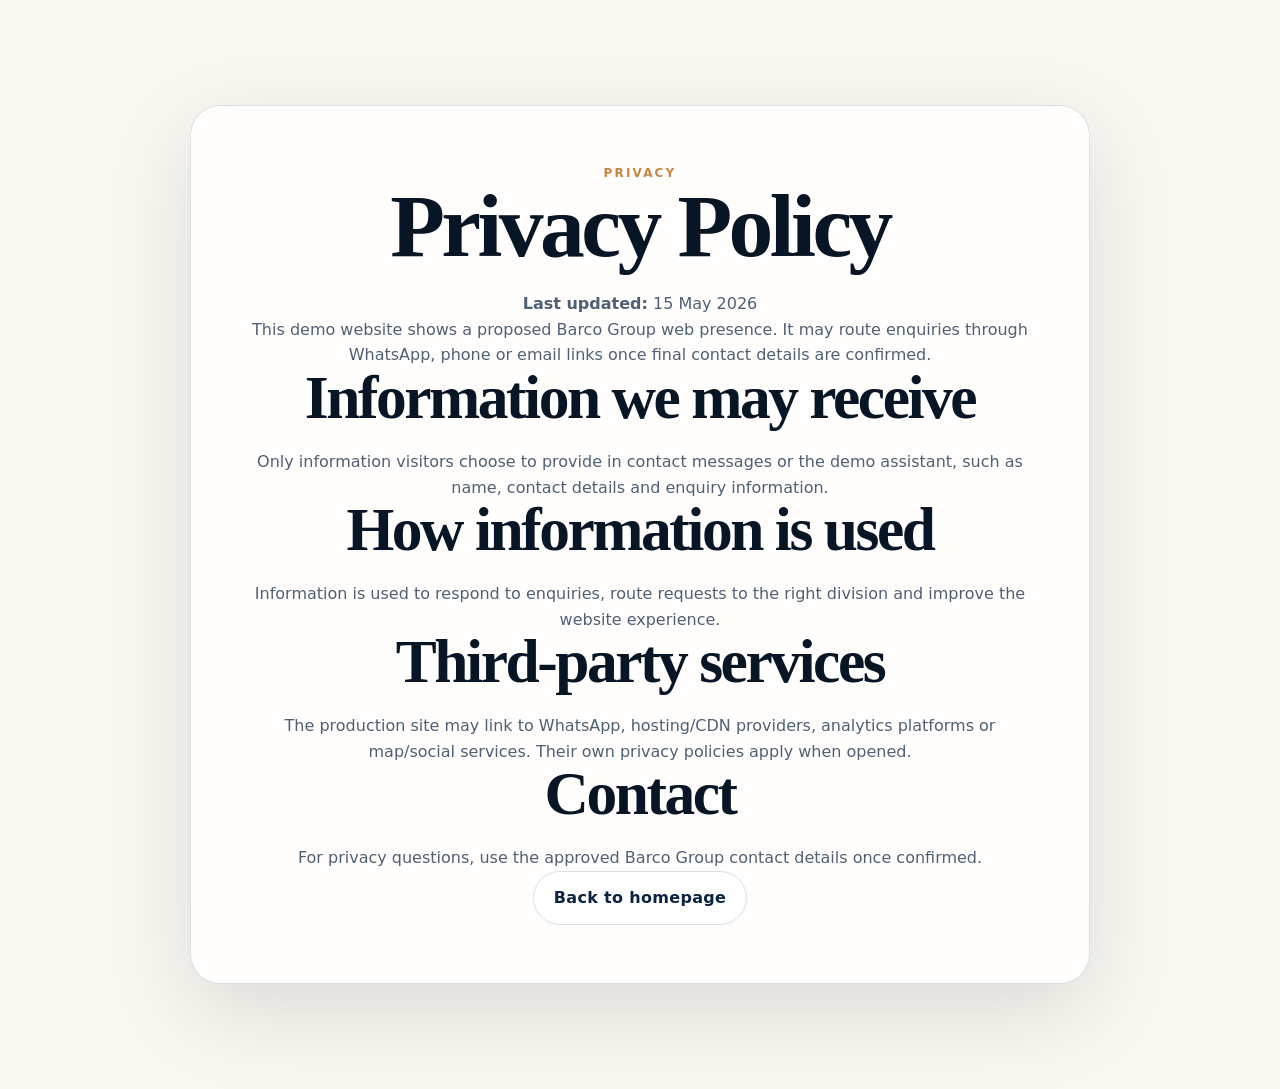
==== privacy.html @ 2e99b829 "Build Barco Group premium demo site" ====
<!doctype html>
<html lang="en">
<head>
  <meta charset="UTF-8" />
  <meta name="viewport" content="width=device-width, initial-scale=1.0" />
  <title>Privacy Policy | Barco Group Demo</title>
  <meta name="description" content="Privacy policy for the Barco Group demo website." />
  <meta name="robots" content="noindex, follow" />
  <link rel="stylesheet" href="styles.css" />
</head>
<body>
  <main class="section-shell contact-section">
    <article class="contact-card">
      <p class="eyebrow dark">Privacy</p>
      <h1>Privacy Policy</h1>
      <p><strong>Last updated:</strong> 15 May 2026</p>
      <p>This demo website shows a proposed Barco Group web presence. It may route enquiries through WhatsApp, phone or email links once final contact details are confirmed.</p>
      <h2>Information we may receive</h2>
      <p>Only information visitors choose to provide in contact messages or the demo assistant, such as name, contact details and enquiry information.</p>
      <h2>How information is used</h2>
      <p>Information is used to respond to enquiries, route requests to the right division and improve the website experience.</p>
      <h2>Third-party services</h2>
      <p>The production site may link to WhatsApp, hosting/CDN providers, analytics platforms or map/social services. Their own privacy policies apply when opened.</p>
      <h2>Contact</h2>
      <p>For privacy questions, use the approved Barco Group contact details once confirmed.</p>
      <p><a class="btn ghost dark" href="index.html">Back to homepage</a></p>
    </article>
  </main>
</body>
</html>
---- styles.css ----
:root{--ink:#071525;--navy:#0a2344;--navy2:#102f57;--cream:#f7f2ea;--paper:#fbf8f2;--bronze:#c68643;--gold:#e4b76e;--muted:#4f6075;--line:rgba(10,35,68,.14);--white:#fff;--shadow:0 28px 90px rgba(7,21,37,.13);--radius:30px;--max:1180px}*{box-sizing:border-box}html{scroll-behavior:smooth}body{margin:0;font-family:Manrope,system-ui,sans-serif;color:var(--ink);background:var(--paper);line-height:1.6}a{color:inherit;text-decoration:none}.site-head{position:sticky;top:0;z-index:50;display:flex;align-items:center;gap:26px;padding:16px clamp(18px,4vw,54px);background:rgba(251,248,242,.82);backdrop-filter:blur(18px);border-bottom:1px solid rgba(10,35,68,.09)}.brand{display:flex;align-items:center;gap:13px;margin-right:auto}.brand-mark{width:46px;height:46px;border-radius:50%;display:grid;place-items:center;background:linear-gradient(135deg,var(--navy),#071525);color:var(--gold);font-weight:900;letter-spacing:-.08em;box-shadow:0 12px 30px rgba(7,21,37,.2)}.brand strong{display:block;letter-spacing:.16em;font-size:.86rem}.brand small{display:block;color:var(--muted);font-size:.72rem}.main-nav{display:flex;gap:24px;color:#20334c;font-weight:800;font-size:.9rem}.main-nav a{position:relative}.main-nav a:after{content:"";position:absolute;left:0;right:100%;bottom:-7px;height:2px;background:var(--bronze);transition:right .22s}.main-nav a:hover:after{right:0}.nav-cta,.btn{display:inline-flex;align-items:center;justify-content:center;border-radius:999px;padding:13px 20px;font-weight:900;letter-spacing:.02em}.nav-cta,.btn.primary{background:linear-gradient(135deg,var(--bronze),var(--gold));color:#1b1308;box-shadow:0 16px 34px rgba(198,134,67,.22)}.section-shell{width:min(var(--max),calc(100% - 34px));margin:0 auto}.hero{position:relative;width:100%;max-width:none;min-height:780px;display:grid;align-items:center;overflow:hidden;color:#fff;background:radial-gradient(circle at 75% 20%,rgba(228,183,110,.28),transparent 28%),linear-gradient(135deg,#06111f 0%,#0a2344 48%,#071525 100%)}.hero:before{content:"";position:absolute;inset:0;background:linear-gradient(90deg,rgba(255,255,255,.045) 1px,transparent 1px),linear-gradient(rgba(255,255,255,.04) 1px,transparent 1px);background-size:64px 64px;mask-image:linear-gradient(180deg,#000,transparent 82%)}.hero-noise{position:absolute;inset:0;opacity:.16;background-image:url("data:image/svg+xml,%3Csvg xmlns='http://www.w3.org/2000/svg' width='160' height='160'%3E%3Cfilter id='n'%3E%3CfeTurbulence type='fractalNoise' baseFrequency='.8' numOctaves='3' stitchTiles='stitch'/%3E%3C/filter%3E%3Crect width='160' height='160' filter='url(%23n)' opacity='.5'/%3E%3C/svg%3E")}.hero-grid{position:relative;width:min(var(--max),calc(100% - 34px));margin:0 auto;display:grid;grid-template-columns:1.05fr .75fr;gap:62px;align-items:center;padding:112px 0}.eyebrow{margin:0 0 15px;text-transform:uppercase;letter-spacing:.18em;font-size:.75rem;font-weight:900;color:var(--gold)}.eyebrow.dark{color:var(--bronze)}h1,h2{font-family:"Playfair Display",Georgia,serif;letter-spacing:-.04em;line-height:.96;margin:0 0 22px}h1{font-size:clamp(3.2rem,7vw,7.4rem);max-width:850px}h2{font-size:clamp(2.3rem,4.8vw,5rem)}h3{margin:0 0 10px;font-size:1.2rem}.lead{font-size:1.18rem;color:rgba(255,255,255,.82);max-width:730px;margin:0 0 34px}.hero-actions,.contact-actions{display:flex;gap:14px;flex-wrap:wrap}.btn.ghost{border:1px solid rgba(255,255,255,.28);color:#fff;background:rgba(255,255,255,.06)}.btn.ghost.dark{border-color:var(--line);color:var(--navy);background:#fff}.hero-board{border:1px solid rgba(255,255,255,.14);border-radius:34px;background:linear-gradient(180deg,rgba(255,255,255,.14),rgba(255,255,255,.07));box-shadow:0 40px 110px rgba(0,0,0,.35);backdrop-filter:blur(18px);padding:24px}.board-top{display:flex;gap:8px;margin-bottom:22px}.board-top span{width:10px;height:10px;border-radius:50%;background:rgba(255,255,255,.34)}.board-title{font-size:.78rem;letter-spacing:.18em;color:var(--gold);font-weight:900;margin-bottom:18px}.signal-row{display:flex;justify-content:space-between;gap:18px;padding:16px 0;border-bottom:1px solid rgba(255,255,255,.12)}.signal-row span{color:rgba(255,255,255,.68)}.board-metric{margin-top:24px;padding:20px;border-radius:24px;background:#fff;color:var(--ink)}.board-metric strong{display:block;font-family:"Playfair Display",serif;font-size:3.3rem;line-height:1;color:var(--navy)}.board-metric small{color:var(--muted);font-weight:800}.group-intro,.divisions-section,.client-section,.contact-section{padding:105px 0}.section-heading{max-width:900px;text-align:center;margin:0 auto 42px}.section-heading p,.split-heading>p{color:var(--muted);font-size:1.05rem}.intro-cards,.division-grid,.proof-grid{display:grid;gap:18px}.intro-cards{grid-template-columns:repeat(3,1fr)}.glass-card,.division-card,.proof-card,.contact-card{border:1px solid var(--line);border-radius:var(--radius);background:rgba(255,255,255,.82);box-shadow:var(--shadow)}.glass-card{padding:28px}.glass-card span{display:inline-flex;color:var(--bronze);font-weight:900;margin-bottom:18px}.glass-card p,.division-card p,.contact-card p{color:var(--muted);margin:0}.split-heading{display:grid;grid-template-columns:.9fr 1.1fr;gap:34px;align-items:end;margin-bottom:32px}.division-grid{grid-template-columns:1.15fr repeat(3,1fr)}.division-card{position:relative;overflow:hidden;min-height:360px;padding:30px;display:flex;flex-direction:column;justify-content:flex-end;background:linear-gradient(180deg,#fff,#f5efe4)}.division-card:before{content:"";position:absolute;inset:auto -20% 55% -20%;height:220px;background:radial-gradient(circle,rgba(198,134,67,.22),transparent 62%);transform:rotate(-8deg)}.division-card.assist{background:linear-gradient(160deg,#071525,#12345e);color:#fff}.division-card.assist p{color:rgba(255,255,255,.76)}.division-card.assist a{color:var(--gold);font-weight:900;margin-top:18px}.division-tag{position:relative;width:max-content;border-radius:999px;padding:7px 12px;margin-bottom:20px;background:rgba(198,134,67,.14);color:var(--bronze);font-size:.72rem;text-transform:uppercase;font-weight:900;letter-spacing:.12em}.assist .division-tag{background:rgba(255,255,255,.1);color:var(--gold)}.standard-section{width:100%;max-width:none;padding:95px 0;background:linear-gradient(135deg,#071525,#0a2344);color:#fff}.standard-panel{width:min(var(--max),calc(100% - 34px));margin:0 auto;display:grid;grid-template-columns:1fr .85fr;gap:42px;align-items:center}.standard-panel p{color:rgba(255,255,255,.78)}.standard-list{display:grid;gap:12px}.standard-list div{display:grid;grid-template-columns:52px 1fr;gap:14px;align-items:center;padding:16px;border-radius:18px;background:rgba(255,255,255,.08);border:1px solid rgba(255,255,255,.1)}.standard-list b{color:var(--gold)}.proof-grid{grid-template-columns:repeat(3,1fr)}.proof-card{padding:32px;text-align:center}.proof-card strong{display:block;font-family:"Playfair Display",serif;font-size:4rem;line-height:1;color:var(--navy)}.proof-card span{color:var(--muted);font-weight:800}.contact-card{max-width:900px;margin:0 auto;padding:clamp(28px,5vw,58px);text-align:center}.site-footer{text-align:center;padding:34px 18px 48px;color:var(--muted)}.site-footer a{font-weight:900;color:var(--navy)}.reveal{opacity:0;transform:translateY(24px);animation:rise .85s ease forwards}.delay-1{animation-delay:.12s}.delay-2{animation-delay:.24s}.delay-3{animation-delay:.36s}@keyframes rise{to{opacity:1;transform:none}}@media(max-width:980px){.main-nav{display:none}.hero-grid,.split-heading,.standard-panel{grid-template-columns:1fr}.division-grid,.intro-cards,.proof-grid{grid-template-columns:1fr 1fr}.hero{min-height:auto}.hero-board{max-width:560px}}@media(max-width:640px){.site-head{padding:13px 16px}.nav-cta{display:none}.brand small{display:none}h1{font-size:2.62rem;line-height:1}.hero-grid{padding:68px 0}.group-intro,.divisions-section,.client-section,.contact-section{padding:72px 0}.division-grid,.intro-cards,.proof-grid{grid-template-columns:1fr}.hero-actions .btn,.contact-actions .btn{width:100%}}@media(prefers-reduced-motion:reduce){*{animation:none!important;transition:none!important;scroll-behavior:auto!important}.reveal{opacity:1;transform:none}}
/* SmartSite assistant */
.aiFab{position:fixed;right:22px;bottom:22px;z-index:80;width:72px;height:72px;border:0;border-radius:50%;background:linear-gradient(135deg,var(--bronze),var(--gold));color:#1b1308;box-shadow:0 12px 34px rgba(0,0,0,.22);cursor:pointer;display:grid;place-items:center}.aiFab svg{width:34px;height:34px}.aiFab::after{content:'1';position:absolute;right:2px;top:1px;width:22px;height:22px;border-radius:50%;background:#0a2344;color:#fff;display:grid;place-items:center;font:800 12px Arial,sans-serif;border:2px solid #fff}.aiFab span{display:none}.aiPanel{position:fixed;right:22px;bottom:104px;z-index:90;width:min(370px,calc(100vw - 28px));overflow:hidden;border-radius:22px;background:#f7f2ea;box-shadow:0 18px 60px rgba(0,0,0,.24);color:#111;font-family:Manrope,Arial,sans-serif}.aiHead{display:flex;align-items:center;justify-content:space-between;gap:14px;padding:17px 18px;background:#0a2344;color:#fff;border-radius:22px 22px 0 0}.aiHeadMain{display:flex;gap:12px;align-items:center}.aiLogo{width:42px;height:42px;border-radius:50%;background:#fff;display:grid;place-items:center;color:#0a2344;font-weight:900;font-size:19px;box-shadow:0 2px 8px rgba(0,0,0,.12)}.aiHead b{display:block;font-size:18px;line-height:1.1}.aiHead small{display:block;font-size:13px;color:rgba(255,255,255,.86);margin-top:4px}.aiHead button{border:0;background:transparent;color:#fff;font-size:28px;line-height:1;cursor:pointer}.aiBack{font-size:24px!important}.aiBody{padding:16px;display:grid;gap:12px}.aiBody p{margin:0 0 8px;color:#506072;font-size:14px}.contactOption{display:flex;align-items:center;gap:14px;width:100%;border:1px solid rgba(10,35,68,.12);border-radius:16px;background:#fff;color:#111;padding:14px 15px;font-weight:800;font-size:15px;text-align:left;box-shadow:0 4px 12px rgba(0,0,0,.05);cursor:pointer;text-decoration:none;font-family:inherit}.contactIcon{width:38px;height:38px;border-radius:11px;background:#f3e4cf;display:grid;place-items:center;color:#0a2344;flex:0 0 38px}.contactIcon.whatsapp{background:#25d366;color:#fff;border-radius:50%}.contactIcon svg{width:21px;height:21px}.aiFooter{display:flex;align-items:center;gap:6px;justify-content:center;color:#7d8790;font-size:12px;padding:12px 0 2px;border-top:1px solid rgba(10,35,68,.1)}.aiFooter a{color:#0a2344;font-weight:800}.aiField{display:grid;gap:7px}.aiField label{font-size:13px;font-weight:800;color:#20262d}.aiInput,.aiTextarea{width:100%;border:1px solid rgba(10,35,68,.18);border-radius:10px;background:#fff;padding:13px 14px;font:inherit;color:#111}.aiTextarea{min-height:90px;resize:vertical}.aiSubmit{border:0;border-radius:10px;background:#0a2344;color:#fff;font-weight:900;padding:14px 16px;font:inherit;cursor:pointer}.aiNotice{padding:12px 14px;border-radius:10px;background:#fff8df;border:1px solid #ecd878;color:#5c4b00;font-size:13px}.aiChat{display:grid;gap:10px;max-height:390px;overflow:auto;padding-right:2px}.chatMsg{max-width:88%;padding:10px 12px;border-radius:16px;font-size:14px;line-height:1.4}.chatMsg.bot{background:#fff;color:#1e2832;border:1px solid rgba(10,35,68,.1);border-top-left-radius:5px}.chatMsg.user{background:#0a2344;color:#fff;justify-self:end;border-top-right-radius:5px}.chatChoices{display:flex;flex-wrap:wrap;gap:8px;margin:10px 0 4px}.chatChoices button{border:1px solid rgba(10,35,68,.14);background:#fff;color:#0a2344;border-radius:999px;padding:9px 11px;font-weight:800;cursor:pointer;font-size:12px}.chatInputRow{display:flex;gap:8px;margin-top:4px}.chatInputRow input{flex:1;border:1px solid rgba(10,35,68,.18);border-radius:999px;background:#fff;padding:12px 14px;font:inherit;min-width:0}.chatInputRow button{border:0;border-radius:999px;background:#0a2344;color:#fff;font-weight:900;padding:0 16px;cursor:pointer}.botLang{display:flex;justify-content:flex-end;gap:.35rem;margin-bottom:.35rem}.botLang button{border:1px solid rgba(10,35,68,.14);background:#fff;color:#0a2344;border-radius:999px;padding:.35rem .65rem;font-weight:900;cursor:pointer}.botLang button.active,.botLang button:hover{background:#0a2344;border-color:#0a2344;color:#fff}.botLinks{display:grid;gap:.45rem;margin-top:.7rem}.botLinks a{display:inline-flex;align-items:center;justify-content:center;text-decoration:none;border-radius:999px;padding:.65rem .85rem;background:#0a2344;color:#fff;font-weight:900}@media(max-width:560px){.aiFab{right:14px;bottom:14px}.aiPanel{right:14px;bottom:96px;width:calc(100vw - 28px)}}
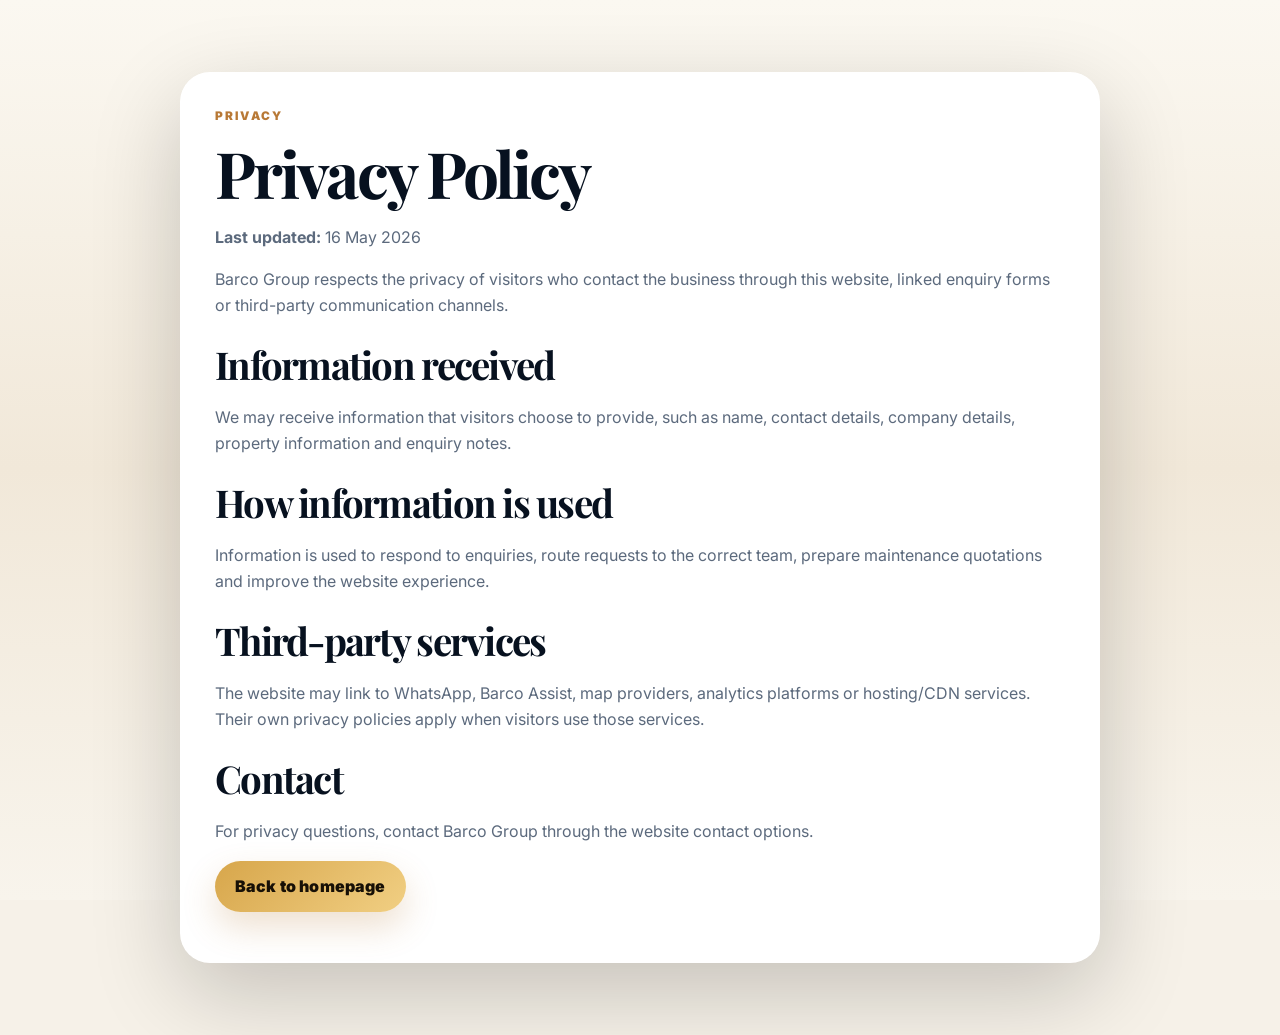
==== commit adb8c85d: "Rebuild Barco Group as premium live site" ====
--- a/privacy.html
+++ b/privacy.html
@@ -1,29 +1,32 @@
-<!doctype html>
+<!DOCTYPE html>
 <html lang="en">
 <head>
-  <meta charset="UTF-8" />
-  <meta name="viewport" content="width=device-width, initial-scale=1.0" />
-  <title>Privacy Policy | Barco Group Demo</title>
-  <meta name="description" content="Privacy policy for the Barco Group demo website." />
-  <meta name="robots" content="noindex, follow" />
-  <link rel="stylesheet" href="styles.css" />
+  <meta charset="UTF-8">
+  <meta name="viewport" content="width=device-width, initial-scale=1.0">
+  <title>Privacy Policy | Barco Group</title>
+  <meta name="description" content="Privacy policy for Barco Group website enquiries.">
+  <meta name="robots" content="index, follow">
+  <link rel="preconnect" href="https://fonts.googleapis.com">
+  <link rel="preconnect" href="https://fonts.gstatic.com" crossorigin>
+  <link href="https://fonts.googleapis.com/css2?family=Inter:wght@400;500;600;700;800;900&amp;family=Playfair+Display:wght@700;800&amp;display=swap" rel="stylesheet">
+  <link rel="stylesheet" href="styles.css">
 </head>
 <body>
-  <main class="section-shell contact-section">
-    <article class="contact-card">
+  <main class="section-shell privacy-shell">
+    <article class="contact-card privacy-card">
       <p class="eyebrow dark">Privacy</p>
       <h1>Privacy Policy</h1>
-      <p><strong>Last updated:</strong> 15 May 2026</p>
-      <p>This demo website shows a proposed Barco Group web presence. It may route enquiries through WhatsApp, phone or email links once final contact details are confirmed.</p>
-      <h2>Information we may receive</h2>
-      <p>Only information visitors choose to provide in contact messages or the demo assistant, such as name, contact details and enquiry information.</p>
+      <p><strong>Last updated:</strong> 16 May 2026</p>
+      <p>Barco Group respects the privacy of visitors who contact the business through this website, linked enquiry forms or third-party communication channels.</p>
+      <h2>Information received</h2>
+      <p>We may receive information that visitors choose to provide, such as name, contact details, company details, property information and enquiry notes.</p>
       <h2>How information is used</h2>
-      <p>Information is used to respond to enquiries, route requests to the right division and improve the website experience.</p>
+      <p>Information is used to respond to enquiries, route requests to the correct team, prepare maintenance quotations and improve the website experience.</p>
       <h2>Third-party services</h2>
-      <p>The production site may link to WhatsApp, hosting/CDN providers, analytics platforms or map/social services. Their own privacy policies apply when opened.</p>
+      <p>The website may link to WhatsApp, Barco Assist, map providers, analytics platforms or hosting/CDN services. Their own privacy policies apply when visitors use those services.</p>
       <h2>Contact</h2>
-      <p>For privacy questions, use the approved Barco Group contact details once confirmed.</p>
-      <p><a class="btn ghost dark" href="index.html">Back to homepage</a></p>
+      <p>For privacy questions, contact Barco Group through the website contact options.</p>
+      <p><a class="btn primary" href="index.html">Back to homepage</a></p>
     </article>
   </main>
 </body>
--- a/styles.css
+++ b/styles.css
@@ -1,3 +1,4 @@
-:root{--ink:#071525;--navy:#0a2344;--navy2:#102f57;--cream:#f7f2ea;--paper:#fbf8f2;--bronze:#c68643;--gold:#e4b76e;--muted:#4f6075;--line:rgba(10,35,68,.14);--white:#fff;--shadow:0 28px 90px rgba(7,21,37,.13);--radius:30px;--max:1180px}*{box-sizing:border-box}html{scroll-behavior:smooth}body{margin:0;font-family:Manrope,system-ui,sans-serif;color:var(--ink);background:var(--paper);line-height:1.6}a{color:inherit;text-decoration:none}.site-head{position:sticky;top:0;z-index:50;display:flex;align-items:center;gap:26px;padding:16px clamp(18px,4vw,54px);background:rgba(251,248,242,.82);backdrop-filter:blur(18px);border-bottom:1px solid rgba(10,35,68,.09)}.brand{display:flex;align-items:center;gap:13px;margin-right:auto}.brand-mark{width:46px;height:46px;border-radius:50%;display:grid;place-items:center;background:linear-gradient(135deg,var(--navy),#071525);color:var(--gold);font-weight:900;letter-spacing:-.08em;box-shadow:0 12px 30px rgba(7,21,37,.2)}.brand strong{display:block;letter-spacing:.16em;font-size:.86rem}.brand small{display:block;color:var(--muted);font-size:.72rem}.main-nav{display:flex;gap:24px;color:#20334c;font-weight:800;font-size:.9rem}.main-nav a{position:relative}.main-nav a:after{content:"";position:absolute;left:0;right:100%;bottom:-7px;height:2px;background:var(--bronze);transition:right .22s}.main-nav a:hover:after{right:0}.nav-cta,.btn{display:inline-flex;align-items:center;justify-content:center;border-radius:999px;padding:13px 20px;font-weight:900;letter-spacing:.02em}.nav-cta,.btn.primary{background:linear-gradient(135deg,var(--bronze),var(--gold));color:#1b1308;box-shadow:0 16px 34px rgba(198,134,67,.22)}.section-shell{width:min(var(--max),calc(100% - 34px));margin:0 auto}.hero{position:relative;width:100%;max-width:none;min-height:780px;display:grid;align-items:center;overflow:hidden;color:#fff;background:radial-gradient(circle at 75% 20%,rgba(228,183,110,.28),transparent 28%),linear-gradient(135deg,#06111f 0%,#0a2344 48%,#071525 100%)}.hero:before{content:"";position:absolute;inset:0;background:linear-gradient(90deg,rgba(255,255,255,.045) 1px,transparent 1px),linear-gradient(rgba(255,255,255,.04) 1px,transparent 1px);background-size:64px 64px;mask-image:linear-gradient(180deg,#000,transparent 82%)}.hero-noise{position:absolute;inset:0;opacity:.16;background-image:url("data:image/svg+xml,%3Csvg xmlns='http://www.w3.org/2000/svg' width='160' height='160'%3E%3Cfilter id='n'%3E%3CfeTurbulence type='fractalNoise' baseFrequency='.8' numOctaves='3' stitchTiles='stitch'/%3E%3C/filter%3E%3Crect width='160' height='160' filter='url(%23n)' opacity='.5'/%3E%3C/svg%3E")}.hero-grid{position:relative;width:min(var(--max),calc(100% - 34px));margin:0 auto;display:grid;grid-template-columns:1.05fr .75fr;gap:62px;align-items:center;padding:112px 0}.eyebrow{margin:0 0 15px;text-transform:uppercase;letter-spacing:.18em;font-size:.75rem;font-weight:900;color:var(--gold)}.eyebrow.dark{color:var(--bronze)}h1,h2{font-family:"Playfair Display",Georgia,serif;letter-spacing:-.04em;line-height:.96;margin:0 0 22px}h1{font-size:clamp(3.2rem,7vw,7.4rem);max-width:850px}h2{font-size:clamp(2.3rem,4.8vw,5rem)}h3{margin:0 0 10px;font-size:1.2rem}.lead{font-size:1.18rem;color:rgba(255,255,255,.82);max-width:730px;margin:0 0 34px}.hero-actions,.contact-actions{display:flex;gap:14px;flex-wrap:wrap}.btn.ghost{border:1px solid rgba(255,255,255,.28);color:#fff;background:rgba(255,255,255,.06)}.btn.ghost.dark{border-color:var(--line);color:var(--navy);background:#fff}.hero-board{border:1px solid rgba(255,255,255,.14);border-radius:34px;background:linear-gradient(180deg,rgba(255,255,255,.14),rgba(255,255,255,.07));box-shadow:0 40px 110px rgba(0,0,0,.35);backdrop-filter:blur(18px);padding:24px}.board-top{display:flex;gap:8px;margin-bottom:22px}.board-top span{width:10px;height:10px;border-radius:50%;background:rgba(255,255,255,.34)}.board-title{font-size:.78rem;letter-spacing:.18em;color:var(--gold);font-weight:900;margin-bottom:18px}.signal-row{display:flex;justify-content:space-between;gap:18px;padding:16px 0;border-bottom:1px solid rgba(255,255,255,.12)}.signal-row span{color:rgba(255,255,255,.68)}.board-metric{margin-top:24px;padding:20px;border-radius:24px;background:#fff;color:var(--ink)}.board-metric strong{display:block;font-family:"Playfair Display",serif;font-size:3.3rem;line-height:1;color:var(--navy)}.board-metric small{color:var(--muted);font-weight:800}.group-intro,.divisions-section,.client-section,.contact-section{padding:105px 0}.section-heading{max-width:900px;text-align:center;margin:0 auto 42px}.section-heading p,.split-heading>p{color:var(--muted);font-size:1.05rem}.intro-cards,.division-grid,.proof-grid{display:grid;gap:18px}.intro-cards{grid-template-columns:repeat(3,1fr)}.glass-card,.division-card,.proof-card,.contact-card{border:1px solid var(--line);border-radius:var(--radius);background:rgba(255,255,255,.82);box-shadow:var(--shadow)}.glass-card{padding:28px}.glass-card span{display:inline-flex;color:var(--bronze);font-weight:900;margin-bottom:18px}.glass-card p,.division-card p,.contact-card p{color:var(--muted);margin:0}.split-heading{display:grid;grid-template-columns:.9fr 1.1fr;gap:34px;align-items:end;margin-bottom:32px}.division-grid{grid-template-columns:1.15fr repeat(3,1fr)}.division-card{position:relative;overflow:hidden;min-height:360px;padding:30px;display:flex;flex-direction:column;justify-content:flex-end;background:linear-gradient(180deg,#fff,#f5efe4)}.division-card:before{content:"";position:absolute;inset:auto -20% 55% -20%;height:220px;background:radial-gradient(circle,rgba(198,134,67,.22),transparent 62%);transform:rotate(-8deg)}.division-card.assist{background:linear-gradient(160deg,#071525,#12345e);color:#fff}.division-card.assist p{color:rgba(255,255,255,.76)}.division-card.assist a{color:var(--gold);font-weight:900;margin-top:18px}.division-tag{position:relative;width:max-content;border-radius:999px;padding:7px 12px;margin-bottom:20px;background:rgba(198,134,67,.14);color:var(--bronze);font-size:.72rem;text-transform:uppercase;font-weight:900;letter-spacing:.12em}.assist .division-tag{background:rgba(255,255,255,.1);color:var(--gold)}.standard-section{width:100%;max-width:none;padding:95px 0;background:linear-gradient(135deg,#071525,#0a2344);color:#fff}.standard-panel{width:min(var(--max),calc(100% - 34px));margin:0 auto;display:grid;grid-template-columns:1fr .85fr;gap:42px;align-items:center}.standard-panel p{color:rgba(255,255,255,.78)}.standard-list{display:grid;gap:12px}.standard-list div{display:grid;grid-template-columns:52px 1fr;gap:14px;align-items:center;padding:16px;border-radius:18px;background:rgba(255,255,255,.08);border:1px solid rgba(255,255,255,.1)}.standard-list b{color:var(--gold)}.proof-grid{grid-template-columns:repeat(3,1fr)}.proof-card{padding:32px;text-align:center}.proof-card strong{display:block;font-family:"Playfair Display",serif;font-size:4rem;line-height:1;color:var(--navy)}.proof-card span{color:var(--muted);font-weight:800}.contact-card{max-width:900px;margin:0 auto;padding:clamp(28px,5vw,58px);text-align:center}.site-footer{text-align:center;padding:34px 18px 48px;color:var(--muted)}.site-footer a{font-weight:900;color:var(--navy)}.reveal{opacity:0;transform:translateY(24px);animation:rise .85s ease forwards}.delay-1{animation-delay:.12s}.delay-2{animation-delay:.24s}.delay-3{animation-delay:.36s}@keyframes rise{to{opacity:1;transform:none}}@media(max-width:980px){.main-nav{display:none}.hero-grid,.split-heading,.standard-panel{grid-template-columns:1fr}.division-grid,.intro-cards,.proof-grid{grid-template-columns:1fr 1fr}.hero{min-height:auto}.hero-board{max-width:560px}}@media(max-width:640px){.site-head{padding:13px 16px}.nav-cta{display:none}.brand small{display:none}h1{font-size:2.62rem;line-height:1}.hero-grid{padding:68px 0}.group-intro,.divisions-section,.client-section,.contact-section{padding:72px 0}.division-grid,.intro-cards,.proof-grid{grid-template-columns:1fr}.hero-actions .btn,.contact-actions .btn{width:100%}}@media(prefers-reduced-motion:reduce){*{animation:none!important;transition:none!important;scroll-behavior:auto!important}.reveal{opacity:1;transform:none}}
+:root{--ink:#07111f;--navy:#09233f;--blue:#123b69;--electric:#4da3ff;--cyan:#80d7ff;--gold:#d7a64b;--bronze:#b87936;--paper:#f6f1e8;--stone:#e8dfd1;--muted:#5c6a7d;--line:rgba(9,35,63,.14);--white:#fff;--shadow:0 28px 90px rgba(7,17,31,.14);--radius:30px;--max:1200px}*{box-sizing:border-box}html{scroll-behavior:smooth}body{margin:0;font-family:Inter,system-ui,-apple-system,Segoe UI,sans-serif;color:var(--ink);background:var(--paper);line-height:1.6;overflow-x:hidden}body:before{content:"";position:fixed;inset:0;z-index:-3;background:linear-gradient(180deg,#fbf8f1 0%,#f1e8d9 52%,#f8f4ec 100%)}a{color:inherit;text-decoration:none}img{max-width:100%;display:block}.page-glow{position:fixed;inset:auto -15vw -30vh auto;width:58vw;height:58vw;border-radius:50%;background:radial-gradient(circle,rgba(77,163,255,.16),transparent 62%);z-index:-2;pointer-events:none}.site-head{position:sticky;top:0;z-index:60;display:flex;align-items:center;gap:26px;padding:15px clamp(18px,4vw,56px);background:rgba(246,241,232,.78);backdrop-filter:blur(20px);border-bottom:1px solid rgba(9,35,63,.09);transition:box-shadow .25s,background .25s}.site-head.is-scrolled{background:rgba(246,241,232,.94);box-shadow:0 18px 50px rgba(7,17,31,.1)}.brand{display:flex;align-items:center;gap:14px;margin-right:auto}.brand img{width:112px;height:42px;object-fit:contain;border-radius:12px;background:#fff;padding:5px;box-shadow:0 10px 28px rgba(7,17,31,.08)}.brand strong{display:block;letter-spacing:.16em;font-size:.78rem}.brand small{display:block;color:var(--muted);font-size:.72rem;margin-top:1px}.main-nav{display:flex;gap:24px;font-size:.88rem;font-weight:800;color:#24374f}.main-nav a{position:relative}.main-nav a:after{content:"";position:absolute;left:0;right:100%;bottom:-7px;height:2px;background:linear-gradient(90deg,var(--gold),var(--electric));transition:right .25s}.main-nav a:hover:after{right:0}.nav-cta,.btn{display:inline-flex;align-items:center;justify-content:center;border-radius:999px;padding:13px 20px;font-weight:900;letter-spacing:.01em;transition:transform .2s,box-shadow .2s,background .2s}.nav-cta,.btn.primary{background:linear-gradient(135deg,var(--gold),#f1cf83);color:#171006;box-shadow:0 15px 34px rgba(183,121,54,.23)}.nav-cta:hover,.btn:hover{transform:translateY(-2px)}.btn.ghost{border:1px solid rgba(255,255,255,.26);color:#fff;background:rgba(255,255,255,.06)}.hero{position:relative;min-height:820px;display:grid;align-items:center;overflow:hidden;color:#fff;background:radial-gradient(circle at 72% 18%,rgba(77,163,255,.24),transparent 28%),radial-gradient(circle at 20% 20%,rgba(215,166,75,.2),transparent 30%),linear-gradient(135deg,#050b14 0%,#09233f 48%,#07111f 100%)}.hero:after{content:"";position:absolute;inset:0;background:linear-gradient(90deg,rgba(255,255,255,.05) 1px,transparent 1px),linear-gradient(rgba(255,255,255,.045) 1px,transparent 1px);background-size:72px 72px;mask-image:linear-gradient(180deg,#000,transparent 84%);opacity:.75}.hero-media{position:absolute;inset:0;overflow:hidden}.orb{position:absolute;border-radius:50%;filter:blur(14px);opacity:.75;animation:float 8s ease-in-out infinite}.orb-one{right:8%;top:16%;width:270px;height:270px;background:radial-gradient(circle,rgba(77,163,255,.36),transparent 68%)}.orb-two{left:8%;bottom:10%;width:330px;height:330px;background:radial-gradient(circle,rgba(215,166,75,.28),transparent 68%);animation-delay:-2s}.blueprint{position:absolute;right:-8vw;bottom:-18vh;width:58vw;height:58vw;border:1px solid rgba(255,255,255,.08);border-radius:50%;background:repeating-conic-gradient(from 0deg,rgba(255,255,255,.08) 0 1deg,transparent 1deg 12deg);animation:spin 38s linear infinite}.hero-inner{position:relative;z-index:2;width:min(var(--max),calc(100% - 34px));margin:0 auto;display:grid;grid-template-columns:1.05fr .78fr;gap:62px;align-items:center;padding:118px 0 92px}.eyebrow{margin:0 0 16px;text-transform:uppercase;letter-spacing:.18em;font-size:.74rem;font-weight:900;color:#f1cf83}.eyebrow.dark{color:var(--bronze)}h1,h2{font-family:"Playfair Display",Georgia,serif;letter-spacing:-.045em;line-height:.96;margin:0 0 22px}h1{font-size:clamp(3rem,6.8vw,7rem);max-width:920px}h2{font-size:clamp(2.25rem,4.7vw,4.9rem)}h3{margin:0 0 10px;font-size:1.18rem;line-height:1.2}.lead{font-size:1.17rem;color:rgba(255,255,255,.82);max-width:760px;margin:0 0 34px}.hero-actions,.contact-actions{display:flex;gap:14px;flex-wrap:wrap}.hero-proof{display:grid;grid-template-columns:repeat(3,1fr);gap:12px;margin-top:36px;max-width:780px}.hero-proof span{padding:16px;border:1px solid rgba(255,255,255,.12);border-radius:18px;background:rgba(255,255,255,.06);backdrop-filter:blur(10px);color:rgba(255,255,255,.75);font-size:.9rem}.hero-proof b{display:block;color:#fff;font-size:1.4rem}.command-card{position:relative;border:1px solid rgba(255,255,255,.16);border-radius:34px;background:linear-gradient(180deg,rgba(255,255,255,.15),rgba(255,255,255,.075));box-shadow:0 40px 120px rgba(0,0,0,.36);backdrop-filter:blur(22px);padding:26px;overflow:hidden}.command-card:before{content:"";position:absolute;inset:-40% -35% auto auto;width:260px;height:260px;border-radius:50%;background:radial-gradient(circle,rgba(128,215,255,.28),transparent 65%)}.card-top{display:flex;gap:8px;margin-bottom:22px}.card-top span{width:10px;height:10px;border-radius:50%;background:rgba(255,255,255,.38)}.panel-label{position:relative;margin:0 0 14px;letter-spacing:.18em;color:#f1cf83;font-size:.75rem;font-weight:900}.command-card h2{font-size:2.15rem;letter-spacing:-.03em}.status-lines{display:grid;gap:12px;margin:22px 0}.status-lines div{display:flex;justify-content:space-between;gap:18px;padding:14px 0;border-bottom:1px solid rgba(255,255,255,.12)}.status-lines span{color:rgba(255,255,255,.65);text-align:right}.live-meter{position:relative;margin-top:20px;padding:18px;border-radius:22px;background:#fff;color:var(--ink);font-weight:900;overflow:hidden}.live-meter i{position:absolute;inset:0 auto 0 0;width:76%;background:linear-gradient(90deg,rgba(77,163,255,.18),rgba(215,166,75,.18));animation:pulseWidth 3.8s ease-in-out infinite}.live-meter span{position:relative}.scroll-cue{position:absolute;z-index:3;left:50%;bottom:28px;width:34px;height:54px;border:1px solid rgba(255,255,255,.28);border-radius:999px;transform:translateX(-50%)}.scroll-cue span{position:absolute;left:50%;top:10px;width:5px;height:9px;border-radius:99px;background:#fff;transform:translateX(-50%);animation:scrollDot 1.8s infinite}.section-shell{width:min(var(--max),calc(100% - 34px));margin:0 auto}.about-section,.sectors-section,.clients-section{padding:108px 0}.split{display:grid;grid-template-columns:.95fr 1.05fr;gap:46px;align-items:end;margin-bottom:38px}.rich-copy{color:var(--muted);font-size:1.05rem}.rich-copy p{margin:0 0 14px}.value-grid{display:grid;grid-template-columns:repeat(3,1fr);gap:18px}.value-card,.service-card,.sector-card,.contact-card{border:1px solid var(--line);border-radius:var(--radius);background:rgba(255,255,255,.76);box-shadow:var(--shadow)}.value-card{padding:30px;min-height:240px;transition:transform .25s,box-shadow .25s}.value-card:hover,.sector-card:hover{transform:translateY(-6px);box-shadow:0 34px 100px rgba(7,17,31,.18)}.value-card span{display:inline-flex;margin-bottom:20px;color:var(--bronze);font-weight:900}.value-card p,.service-card p,.section-heading p,.sector-card span,.process-copy p,.contact-copy p{color:var(--muted);margin:0}.dark-section{position:relative;padding:106px 0;background:linear-gradient(135deg,#07111f,#09233f 55%,#06101d);color:#fff;overflow:hidden}.dark-section:before{content:"";position:absolute;inset:0;background:radial-gradient(circle at 15% 25%,rgba(215,166,75,.18),transparent 28%),radial-gradient(circle at 82% 12%,rgba(77,163,255,.16),transparent 28%)}.dark-section .section-shell{position:relative}.section-heading{text-align:center;max-width:920px;margin:0 auto 42px}.section-heading p{font-size:1.05rem}.dark-section .section-heading p,.service-card p{color:rgba(255,255,255,.72)}.service-grid{display:grid;grid-template-columns:repeat(3,1fr);gap:18px}.service-card{position:relative;overflow:hidden;min-height:300px;padding:28px;display:flex;flex-direction:column;justify-content:flex-end;background:linear-gradient(180deg,rgba(255,255,255,.13),rgba(255,255,255,.07));border-color:rgba(255,255,255,.13);box-shadow:0 30px 90px rgba(0,0,0,.18);transition:transform .25s,border-color .25s}.service-card:before{content:"";position:absolute;inset:-35% -25% auto auto;width:210px;height:210px;border-radius:50%;background:radial-gradient(circle,rgba(128,215,255,.18),transparent 68%)}.service-card:hover{transform:translateY(-7px);border-color:rgba(241,207,131,.45)}.service-card small{color:#f1cf83;font-weight:900;letter-spacing:.14em;margin-bottom:auto}.service-card.premium{background:linear-gradient(135deg,rgba(215,166,75,.24),rgba(77,163,255,.12));border-color:rgba(241,207,131,.36)}.sector-track{display:grid;grid-template-columns:repeat(4,1fr);gap:16px}.sector-card{padding:26px;min-height:190px;display:flex;flex-direction:column;justify-content:space-between}.sector-card b{font-size:1.1rem}.sector-card span{display:block}.process-section{padding:104px 0;background:linear-gradient(180deg,#fffaf1,#efe4d2)}.process-grid{display:grid;grid-template-columns:.85fr 1.15fr;gap:48px;align-items:center}.timeline{position:relative;display:grid;gap:14px}.timeline:before{content:"";position:absolute;left:25px;top:18px;bottom:18px;width:2px;background:linear-gradient(var(--gold),var(--electric))}.timeline div{position:relative;margin-left:58px;padding:22px 24px;border:1px solid var(--line);border-radius:24px;background:rgba(255,255,255,.78);box-shadow:0 18px 50px rgba(7,17,31,.09)}.timeline span{position:absolute;left:-58px;top:20px;width:52px;height:52px;border-radius:50%;display:grid;place-items:center;background:linear-gradient(135deg,var(--gold),var(--electric));color:#08121f;font-weight:900;border:6px solid #fff7eb}.timeline strong{display:block;font-size:1.08rem}.timeline p{margin:5px 0 0;color:var(--muted)}.logo-cloud{display:grid;grid-template-columns:repeat(6,1fr);gap:14px;align-items:center}.logo-cloud img{width:100%;height:92px;object-fit:contain;padding:18px;border:1px solid var(--line);border-radius:22px;background:#fff;box-shadow:0 18px 55px rgba(7,17,31,.08);filter:saturate(.96);transition:transform .2s,filter .2s}.logo-cloud img:hover{transform:translateY(-4px);filter:saturate(1.08)}.contact-section{padding:108px 0;background:radial-gradient(circle at 70% 0,rgba(77,163,255,.18),transparent 35%),linear-gradient(135deg,#07111f,#09233f);color:#fff}.contact-grid{display:grid;grid-template-columns:1fr .82fr;gap:46px;align-items:center}.contact-copy p{color:rgba(255,255,255,.76);font-size:1.05rem}.contact-card{padding:34px;background:rgba(255,255,255,.1);border-color:rgba(255,255,255,.14);box-shadow:0 30px 90px rgba(0,0,0,.2);backdrop-filter:blur(14px)}.contact-line{padding:18px 0;border-bottom:1px solid rgba(255,255,255,.13)}.contact-line span{display:block;color:#f1cf83;font-weight:900;text-transform:uppercase;letter-spacing:.15em;font-size:.72rem;margin-bottom:6px}.contact-line strong{display:block;font-size:1.02rem}.map-link{display:inline-flex;margin-top:22px;color:#f1cf83;font-weight:900}.site-footer{display:flex;justify-content:space-between;gap:20px;align-items:center;padding:34px clamp(18px,4vw,56px);background:#050b14;color:rgba(255,255,255,.72)}.site-footer strong{display:block;color:#fff;letter-spacing:.16em}.site-footer span{font-size:.85rem}.site-footer p{margin:0}.site-footer a{color:#f1cf83;font-weight:800}.reveal{opacity:0;transform:translateY(28px);transition:opacity .8s ease,transform .8s ease}.reveal.in-view{opacity:1;transform:none}.delay-1{transition-delay:.12s}.delay-2{transition-delay:.24s}.delay-3{transition-delay:.36s}@keyframes float{50%{transform:translate3d(0,-22px,0) scale(1.04)}}@keyframes spin{to{transform:rotate(360deg)}}@keyframes pulseWidth{50%{width:92%}}@keyframes scrollDot{0%{opacity:0;transform:translate(-50%,0)}35%{opacity:1}100%{opacity:0;transform:translate(-50%,22px)}}@media(max-width:1020px){.main-nav{display:none}.hero-inner,.split,.process-grid,.contact-grid{grid-template-columns:1fr}.command-card{max-width:620px}.value-grid,.service-grid{grid-template-columns:1fr 1fr}.sector-track{grid-template-columns:1fr 1fr}.logo-cloud{grid-template-columns:repeat(3,1fr)}.hero-proof{grid-template-columns:1fr 1fr 1fr}}@media(max-width:660px){.site-head{padding:12px 15px}.brand img{width:90px;height:36px}.brand small{display:none}.nav-cta{display:none}.hero{min-height:auto}.hero-inner{padding:78px 0 72px}.hero-proof,.value-grid,.service-grid,.sector-track,.logo-cloud{grid-template-columns:1fr}h1{font-size:2.72rem}.command-card h2{font-size:1.85rem}.status-lines div{display:block}.status-lines span{text-align:left;display:block;margin-top:4px}.about-section,.sectors-section,.clients-section,.contact-section,.dark-section,.process-section{padding:74px 0}.hero-actions .btn,.contact-actions .btn{width:100%}.site-footer{display:block;text-align:center}.site-footer p{margin-top:12px}.logo-cloud img{height:105px}.blueprint{width:95vw;height:95vw;right:-40vw}}@media(prefers-reduced-motion:reduce){*{animation:none!important;transition:none!important;scroll-behavior:auto!important}.reveal{opacity:1;transform:none}}
 /* SmartSite assistant */
-.aiFab{position:fixed;right:22px;bottom:22px;z-index:80;width:72px;height:72px;border:0;border-radius:50%;background:linear-gradient(135deg,var(--bronze),var(--gold));color:#1b1308;box-shadow:0 12px 34px rgba(0,0,0,.22);cursor:pointer;display:grid;place-items:center}.aiFab svg{width:34px;height:34px}.aiFab::after{content:'1';position:absolute;right:2px;top:1px;width:22px;height:22px;border-radius:50%;background:#0a2344;color:#fff;display:grid;place-items:center;font:800 12px Arial,sans-serif;border:2px solid #fff}.aiFab span{display:none}.aiPanel{position:fixed;right:22px;bottom:104px;z-index:90;width:min(370px,calc(100vw - 28px));overflow:hidden;border-radius:22px;background:#f7f2ea;box-shadow:0 18px 60px rgba(0,0,0,.24);color:#111;font-family:Manrope,Arial,sans-serif}.aiHead{display:flex;align-items:center;justify-content:space-between;gap:14px;padding:17px 18px;background:#0a2344;color:#fff;border-radius:22px 22px 0 0}.aiHeadMain{display:flex;gap:12px;align-items:center}.aiLogo{width:42px;height:42px;border-radius:50%;background:#fff;display:grid;place-items:center;color:#0a2344;font-weight:900;font-size:19px;box-shadow:0 2px 8px rgba(0,0,0,.12)}.aiHead b{display:block;font-size:18px;line-height:1.1}.aiHead small{display:block;font-size:13px;color:rgba(255,255,255,.86);margin-top:4px}.aiHead button{border:0;background:transparent;color:#fff;font-size:28px;line-height:1;cursor:pointer}.aiBack{font-size:24px!important}.aiBody{padding:16px;display:grid;gap:12px}.aiBody p{margin:0 0 8px;color:#506072;font-size:14px}.contactOption{display:flex;align-items:center;gap:14px;width:100%;border:1px solid rgba(10,35,68,.12);border-radius:16px;background:#fff;color:#111;padding:14px 15px;font-weight:800;font-size:15px;text-align:left;box-shadow:0 4px 12px rgba(0,0,0,.05);cursor:pointer;text-decoration:none;font-family:inherit}.contactIcon{width:38px;height:38px;border-radius:11px;background:#f3e4cf;display:grid;place-items:center;color:#0a2344;flex:0 0 38px}.contactIcon.whatsapp{background:#25d366;color:#fff;border-radius:50%}.contactIcon svg{width:21px;height:21px}.aiFooter{display:flex;align-items:center;gap:6px;justify-content:center;color:#7d8790;font-size:12px;padding:12px 0 2px;border-top:1px solid rgba(10,35,68,.1)}.aiFooter a{color:#0a2344;font-weight:800}.aiField{display:grid;gap:7px}.aiField label{font-size:13px;font-weight:800;color:#20262d}.aiInput,.aiTextarea{width:100%;border:1px solid rgba(10,35,68,.18);border-radius:10px;background:#fff;padding:13px 14px;font:inherit;color:#111}.aiTextarea{min-height:90px;resize:vertical}.aiSubmit{border:0;border-radius:10px;background:#0a2344;color:#fff;font-weight:900;padding:14px 16px;font:inherit;cursor:pointer}.aiNotice{padding:12px 14px;border-radius:10px;background:#fff8df;border:1px solid #ecd878;color:#5c4b00;font-size:13px}.aiChat{display:grid;gap:10px;max-height:390px;overflow:auto;padding-right:2px}.chatMsg{max-width:88%;padding:10px 12px;border-radius:16px;font-size:14px;line-height:1.4}.chatMsg.bot{background:#fff;color:#1e2832;border:1px solid rgba(10,35,68,.1);border-top-left-radius:5px}.chatMsg.user{background:#0a2344;color:#fff;justify-self:end;border-top-right-radius:5px}.chatChoices{display:flex;flex-wrap:wrap;gap:8px;margin:10px 0 4px}.chatChoices button{border:1px solid rgba(10,35,68,.14);background:#fff;color:#0a2344;border-radius:999px;padding:9px 11px;font-weight:800;cursor:pointer;font-size:12px}.chatInputRow{display:flex;gap:8px;margin-top:4px}.chatInputRow input{flex:1;border:1px solid rgba(10,35,68,.18);border-radius:999px;background:#fff;padding:12px 14px;font:inherit;min-width:0}.chatInputRow button{border:0;border-radius:999px;background:#0a2344;color:#fff;font-weight:900;padding:0 16px;cursor:pointer}.botLang{display:flex;justify-content:flex-end;gap:.35rem;margin-bottom:.35rem}.botLang button{border:1px solid rgba(10,35,68,.14);background:#fff;color:#0a2344;border-radius:999px;padding:.35rem .65rem;font-weight:900;cursor:pointer}.botLang button.active,.botLang button:hover{background:#0a2344;border-color:#0a2344;color:#fff}.botLinks{display:grid;gap:.45rem;margin-top:.7rem}.botLinks a{display:inline-flex;align-items:center;justify-content:center;text-decoration:none;border-radius:999px;padding:.65rem .85rem;background:#0a2344;color:#fff;font-weight:900}@media(max-width:560px){.aiFab{right:14px;bottom:14px}.aiPanel{right:14px;bottom:96px;width:calc(100vw - 28px)}}
+.aiFab{position:fixed;right:22px;bottom:22px;z-index:80;width:72px;height:72px;border:0;border-radius:50%;background:linear-gradient(135deg,var(--gold),#f1cf83);color:#171006;box-shadow:0 12px 34px rgba(0,0,0,.22);cursor:pointer;display:grid;place-items:center}.aiFab svg{width:34px;height:34px}.aiFab::after{content:'1';position:absolute;right:2px;top:1px;width:22px;height:22px;border-radius:50%;background:#09233f;color:#fff;display:grid;place-items:center;font:800 12px Arial,sans-serif;border:2px solid #fff}.aiFab span{display:none}.aiPanel{position:fixed;right:22px;bottom:104px;z-index:90;width:min(370px,calc(100vw - 28px));overflow:hidden;border-radius:22px;background:#f6f1e8;box-shadow:0 18px 60px rgba(0,0,0,.24);color:#111;font-family:Inter,Arial,sans-serif}.aiHead{display:flex;align-items:center;justify-content:space-between;gap:14px;padding:17px 18px;background:#09233f;color:#fff;border-radius:22px 22px 0 0}.aiHeadMain{display:flex;gap:12px;align-items:center}.aiLogo{width:42px;height:42px;border-radius:50%;background:#fff;display:grid;place-items:center;color:#09233f;font-weight:900;font-size:19px;box-shadow:0 2px 8px rgba(0,0,0,.12)}.aiHead b{display:block;font-size:18px;line-height:1.1}.aiHead small{display:block;font-size:13px;color:rgba(255,255,255,.86);margin-top:4px}.aiHead button{border:0;background:transparent;color:#fff;font-size:28px;line-height:1;cursor:pointer}.aiBack{font-size:24px!important}.aiBody{padding:16px;display:grid;gap:12px}.aiBody p{margin:0 0 8px;color:#506072;font-size:14px}.contactOption{display:flex;align-items:center;gap:14px;width:100%;border:1px solid rgba(9,35,63,.12);border-radius:16px;background:#fff;color:#111;padding:14px 15px;font-weight:800;font-size:15px;text-align:left;box-shadow:0 4px 12px rgba(0,0,0,.05);cursor:pointer;text-decoration:none;font-family:inherit}.contactIcon{width:38px;height:38px;border-radius:11px;background:#edf4ff;display:grid;place-items:center;color:#09233f;flex:0 0 38px}.contactIcon.whatsapp{background:#25d366;color:#fff;border-radius:50%}.contactIcon svg{width:21px;height:21px}.aiFooter{display:flex;align-items:center;gap:6px;justify-content:center;color:#7d8790;font-size:12px;padding:12px 0 2px;border-top:1px solid rgba(9,35,63,.1)}.aiFooter a{color:#09233f;font-weight:800}.aiField{display:grid;gap:7px}.aiField label{font-size:13px;font-weight:800;color:#20262d}.aiInput,.aiTextarea{width:100%;border:1px solid rgba(9,35,63,.18);border-radius:10px;background:#fff;padding:13px 14px;font:inherit;color:#111}.aiTextarea{min-height:90px;resize:vertical}.aiSubmit{border:0;border-radius:10px;background:#09233f;color:#fff;font-weight:900;padding:14px 16px;font:inherit;cursor:pointer}.aiNotice{padding:12px 14px;border-radius:10px;background:#fff8df;border:1px solid #ecd878;color:#5c4b00;font-size:13px}.aiChat{display:grid;gap:10px;max-height:390px;overflow:auto;padding-right:2px}.chatMsg{max-width:88%;padding:10px 12px;border-radius:16px;font-size:14px;line-height:1.4}.chatMsg.bot{background:#fff;color:#1e2832;border:1px solid rgba(9,35,63,.1);border-top-left-radius:5px}.chatMsg.user{background:#09233f;color:#fff;justify-self:end;border-top-right-radius:5px}.chatChoices{display:flex;flex-wrap:wrap;gap:8px;margin:10px 0 4px}.chatChoices button{border:1px solid rgba(9,35,63,.14);background:#fff;color:#09233f;border-radius:999px;padding:9px 11px;font-weight:800;cursor:pointer;font-size:12px}.chatInputRow{display:flex;gap:8px;margin-top:4px}.chatInputRow input{flex:1;border:1px solid rgba(9,35,63,.18);border-radius:999px;background:#fff;padding:12px 14px;font:inherit;min-width:0}.chatInputRow button{border:0;border-radius:999px;background:#09233f;color:#fff;font-weight:900;padding:0 16px;cursor:pointer}.botLang{display:flex;justify-content:flex-end;gap:.35rem;margin-bottom:.35rem}.botLang button{border:1px solid rgba(9,35,63,.14);background:#fff;color:#09233f;border-radius:999px;padding:.35rem .65rem;font-weight:900;cursor:pointer}.botLang button.active,.botLang button:hover{background:#09233f;border-color:#09233f;color:#fff}.botLinks{display:grid;gap:.45rem;margin-top:.7rem}.botLinks a{display:inline-flex;align-items:center;justify-content:center;text-decoration:none;border-radius:999px;padding:.65rem .85rem;background:#09233f;color:#fff;font-weight:900}@media(max-width:560px){.aiFab{right:14px;bottom:14px}.aiPanel{right:14px;bottom:96px;width:calc(100vw - 28px)}}
+.privacy-shell{min-height:100vh;display:grid;place-items:center;padding:72px 0}.privacy-card{max-width:920px;background:#fff!important;color:#07111f!important}.privacy-card h1{font-size:clamp(2.5rem,5vw,5rem)}.privacy-card h2{font-size:clamp(1.7rem,3vw,2.6rem);margin-top:28px}.privacy-card p{color:var(--muted)}
